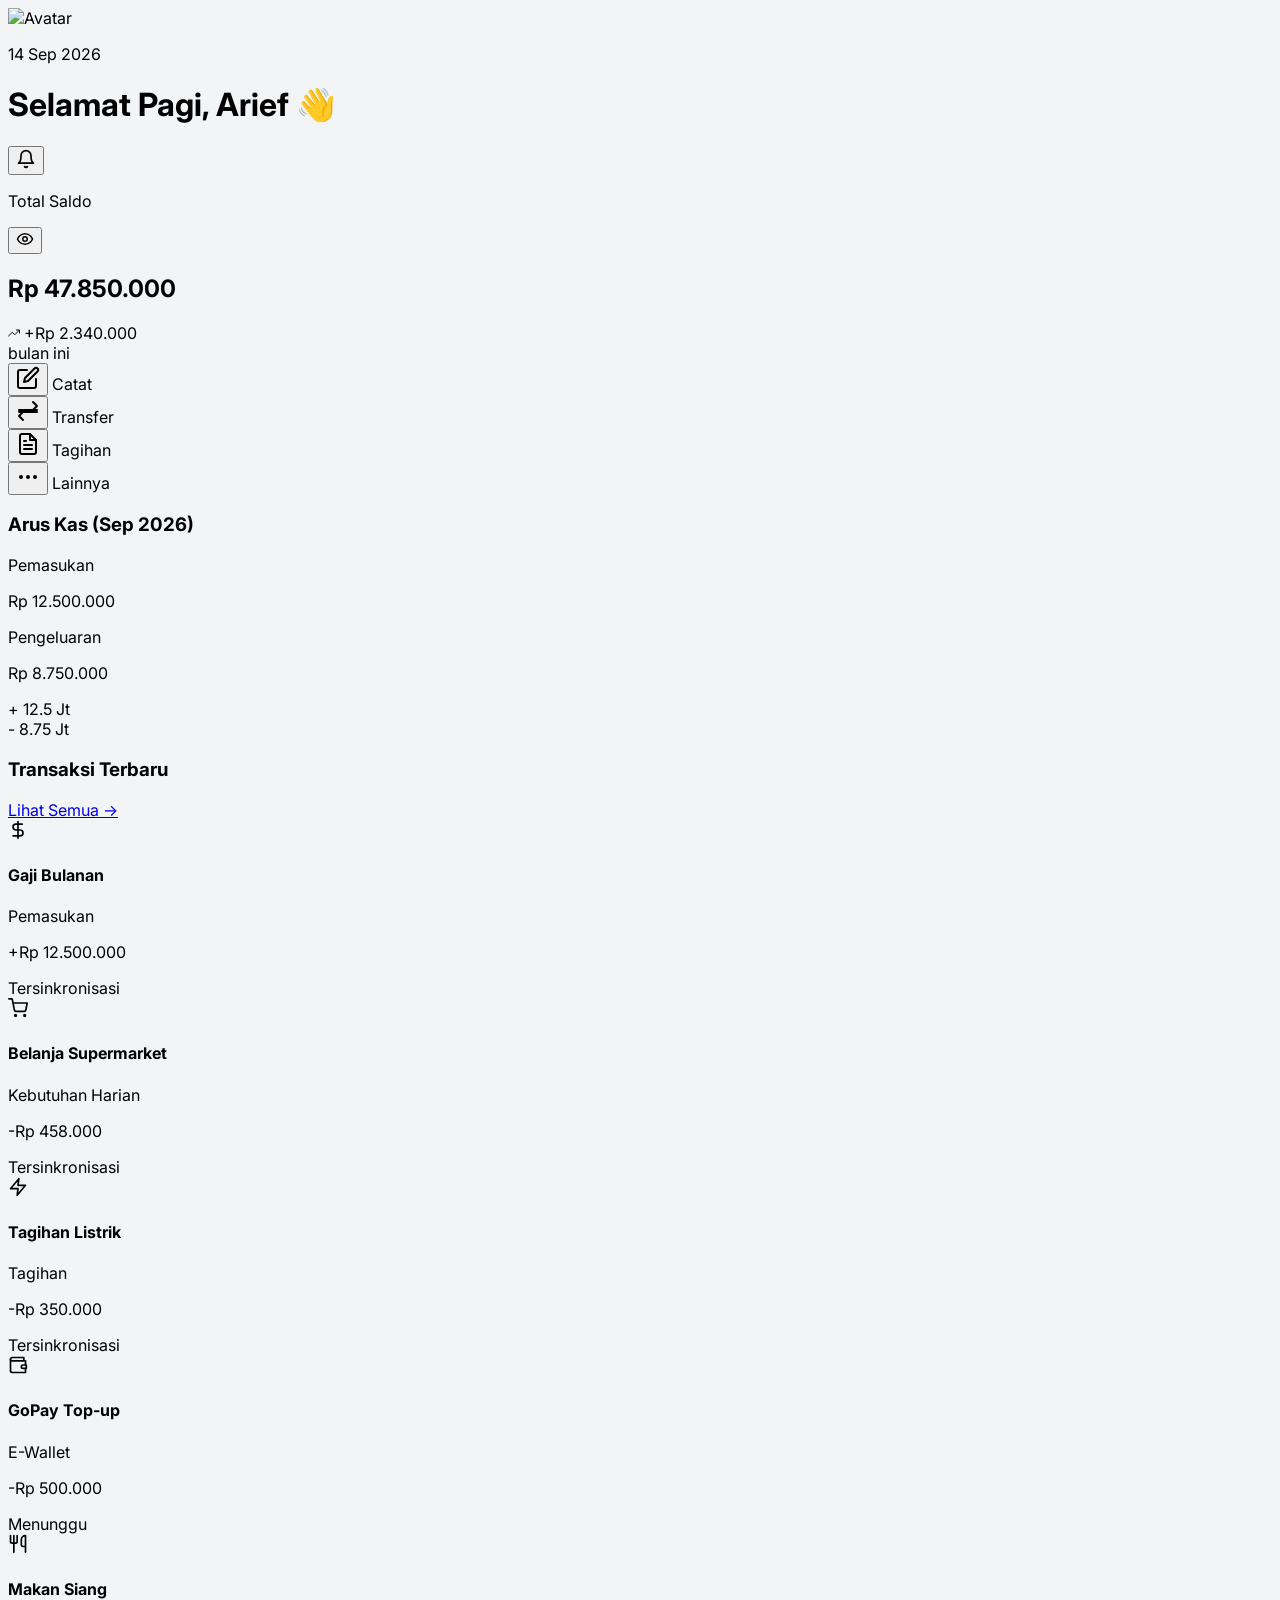
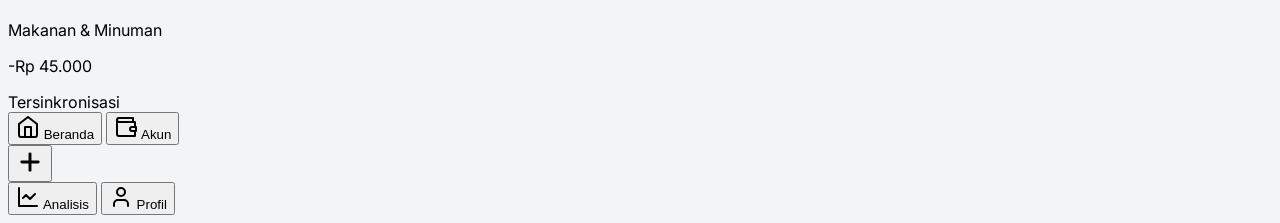
==== screen_1_dashboard.html @ 8f1ea3e6 "Add files via upload" ====
<!DOCTYPE html>
<html lang="en">
<head>
    <meta charset="UTF-8">
    <meta name="viewport" content="width=device-width, initial-scale=1.0">
    <title>FinTech Dashboard</title>
    <script src="https://www.gstatic.com/antigravity/web/dev/tailwindcss.min.js"></script>
    <link href="https://fonts.googleapis.com/css2?family=Inter:wght@300;400;500;600;700&display=swap" rel="stylesheet">
    <style>
        body {
            font-family: 'Inter', sans-serif;
            background-color: #f3f4f6;
        }
        .no-scrollbar::-webkit-scrollbar {
            display: none;
        }
        .no-scrollbar {
            -ms-overflow-style: none;
            scrollbar-width: none;
        }
    </style>
</head>
<body class="flex justify-center min-h-screen pt-4 pb-4">
    <div class="w-full max-w-[390px] bg-[#FAFAFA] h-full min-h-[844px] relative rounded-[40px] shadow-2xl overflow-hidden border-8 border-gray-900">
        
        <!-- Content wrapper -->
        <div class="h-full overflow-y-auto no-scrollbar pb-24">
            
            <!-- Header -->
            <div class="px-6 pt-10 pb-4 flex justify-between items-center">
                <div class="flex items-center gap-3">
                    <div class="w-10 h-10 rounded-full bg-emerald-100 flex items-center justify-center overflow-hidden">
                        <img src="https://api.dicebear.com/7.x/avataaars/svg?seed=Arief" alt="Avatar" class="w-full h-full object-cover">
                    </div>
                    <div>
                        <p class="text-xs text-gray-500 font-medium">14 Sep 2026</p>
                        <h1 class="text-base font-bold text-gray-800">Selamat Pagi, Arief 👋</h1>
                    </div>
                </div>
                <button class="relative w-10 h-10 rounded-full bg-white shadow-sm flex items-center justify-center border border-gray-100 text-gray-600">
                    <svg xmlns="http://www.w3.org/2000/svg" width="20" height="20" viewBox="0 0 24 24" fill="none" stroke="currentColor" stroke-width="2" stroke-linecap="round" stroke-linejoin="round"><path d="M6 8a6 6 0 0 1 12 0c0 7 3 9 3 9H3s3-2 3-9"/><path d="M10.3 21a1.94 1.94 0 0 0 3.4 0"/></svg>
                    <span class="absolute top-2 right-2 w-2.5 h-2.5 bg-red-500 rounded-full border-2 border-white"></span>
                </button>
            </div>

            <!-- Total Balance Card -->
            <div class="px-6 mb-6">
                <div class="bg-emerald-600 rounded-2xl p-5 text-white shadow-lg relative overflow-hidden">
                    <div class="absolute top-[-20%] right-[-10%] w-32 h-32 bg-white opacity-10 rounded-full blur-2xl"></div>
                    <div class="absolute bottom-[-20%] left-[-10%] w-32 h-32 bg-white opacity-10 rounded-full blur-2xl"></div>
                    
                    <div class="flex justify-between items-center mb-1">
                        <p class="text-emerald-100 text-sm font-medium">Total Saldo</p>
                        <button class="text-emerald-100 hover:text-white" id="toggle-balance">
                            <svg xmlns="http://www.w3.org/2000/svg" width="18" height="18" viewBox="0 0 24 24" fill="none" stroke="currentColor" stroke-width="2" stroke-linecap="round" stroke-linejoin="round" id="eye-icon"><path d="M2 12s3-7 10-7 10 7 10 7-3 7-10 7-10-7-10-7Z"/><circle cx="12" cy="12" r="3"/></svg>
                        </button>
                    </div>
                    <h2 class="text-3xl font-bold mb-3 tracking-tight" id="balance-amount">Rp 47.850.000</h2>
                    <div class="flex items-center gap-2">
                        <div class="bg-emerald-500/50 rounded-full px-2 py-1 flex items-center gap-1">
                            <svg xmlns="http://www.w3.org/2000/svg" width="12" height="12" viewBox="0 0 24 24" fill="none" stroke="currentColor" stroke-width="2" stroke-linecap="round" stroke-linejoin="round"><polyline points="23 6 13.5 15.5 8.5 10.5 1 18"/><polyline points="17 6 23 6 23 12"/></svg>
                            <span class="text-xs font-medium text-white">+Rp 2.340.000</span>
                        </div>
                        <span class="text-xs text-emerald-100">bulan ini</span>
                    </div>
                </div>
            </div>

            <!-- Quick Action Buttons -->
            <div class="px-6 mb-8 flex justify-between">
                <div class="flex flex-col items-center gap-2">
                    <button class="w-14 h-14 bg-white rounded-2xl shadow-sm border border-gray-100 flex items-center justify-center text-emerald-600 hover:bg-emerald-50 transition-colors">
                        <svg xmlns="http://www.w3.org/2000/svg" width="24" height="24" viewBox="0 0 24 24" fill="none" stroke="currentColor" stroke-width="2" stroke-linecap="round" stroke-linejoin="round"><path d="M11 4H4a2 2 0 0 0-2 2v14a2 2 0 0 0 2 2h14a2 2 0 0 0 2-2v-7"/><path d="M18.5 2.5a2.121 2.121 0 0 1 3 3L12 15l-4 1 1-4 9.5-9.5z"/></svg>
                    </button>
                    <span class="text-xs font-medium text-gray-600">Catat</span>
                </div>
                <div class="flex flex-col items-center gap-2">
                    <button class="w-14 h-14 bg-white rounded-2xl shadow-sm border border-gray-100 flex items-center justify-center text-blue-600 hover:bg-blue-50 transition-colors">
                        <svg xmlns="http://www.w3.org/2000/svg" width="24" height="24" viewBox="0 0 24 24" fill="none" stroke="currentColor" stroke-width="2" stroke-linecap="round" stroke-linejoin="round"><path d="M17 3l4 4-4 4"/><path d="M3 11h18"/><path d="M7 21l-4-4 4-4"/><path d="M21 13H3"/></svg>
                    </button>
                    <span class="text-xs font-medium text-gray-600">Transfer</span>
                </div>
                <div class="flex flex-col items-center gap-2">
                    <button class="w-14 h-14 bg-white rounded-2xl shadow-sm border border-gray-100 flex items-center justify-center text-orange-500 hover:bg-orange-50 transition-colors">
                        <svg xmlns="http://www.w3.org/2000/svg" width="24" height="24" viewBox="0 0 24 24" fill="none" stroke="currentColor" stroke-width="2" stroke-linecap="round" stroke-linejoin="round"><path d="M14 2H6a2 2 0 0 0-2 2v16a2 2 0 0 0 2 2h12a2 2 0 0 0 2-2V8z"/><polyline points="14 2 14 8 20 8"/><line x1="16" y1="13" x2="8" y2="13"/><line x1="16" y1="17" x2="8" y2="17"/><polyline points="10 9 9 9 8 9"/></svg>
                    </button>
                    <span class="text-xs font-medium text-gray-600">Tagihan</span>
                </div>
                <div class="flex flex-col items-center gap-2">
                    <button class="w-14 h-14 bg-white rounded-2xl shadow-sm border border-gray-100 flex items-center justify-center text-gray-600 hover:bg-gray-50 transition-colors">
                        <svg xmlns="http://www.w3.org/2000/svg" width="24" height="24" viewBox="0 0 24 24" fill="none" stroke="currentColor" stroke-width="2" stroke-linecap="round" stroke-linejoin="round"><circle cx="12" cy="12" r="1"/><circle cx="19" cy="12" r="1"/><circle cx="5" cy="12" r="1"/></svg>
                    </button>
                    <span class="text-xs font-medium text-gray-600">Lainnya</span>
                </div>
            </div>

            <!-- Cashflow Summary Chart -->
            <div class="px-6 mb-8">
                <h3 class="text-sm font-bold text-gray-800 mb-3">Arus Kas (Sep 2026)</h3>
                <div class="bg-white rounded-2xl p-4 shadow-sm border border-gray-100">
                    <div class="flex justify-between mb-4">
                        <div>
                            <p class="text-xs text-gray-500 mb-1">Pemasukan</p>
                            <p class="text-sm font-bold text-emerald-500">Rp 12.500.000</p>
                        </div>
                        <div class="text-right">
                            <p class="text-xs text-gray-500 mb-1">Pengeluaran</p>
                            <p class="text-sm font-bold text-red-500">Rp 8.750.000</p>
                        </div>
                    </div>
                    
                    <div class="h-24 w-full relative pt-2">
                        <div class="absolute bottom-0 left-0 w-full h-[60px] flex items-end justify-around px-4">
                            <div class="w-12 bg-emerald-400 rounded-t-md relative group transition-all h-[100%]">
                                <div class="absolute -top-8 left-1/2 transform -translate-x-1/2 bg-gray-800 text-white text-[10px] py-1 px-2 rounded opacity-0 group-hover:opacity-100 transition-opacity whitespace-nowrap">
                                    + 12.5 Jt
                                </div>
                            </div>
                            <div class="w-12 bg-red-400 rounded-t-md relative group transition-all h-[70%]">
                                <div class="absolute -top-8 left-1/2 transform -translate-x-1/2 bg-gray-800 text-white text-[10px] py-1 px-2 rounded opacity-0 group-hover:opacity-100 transition-opacity whitespace-nowrap">
                                    - 8.75 Jt
                                </div>
                            </div>
                        </div>
                        <div class="absolute bottom-0 left-0 w-full h-[1px] bg-gray-200"></div>
                    </div>
                </div>
            </div>

            <!-- Recent Transactions List -->
            <div class="px-6 mb-8">
                <div class="flex justify-between items-center mb-4">
                    <h3 class="text-sm font-bold text-gray-800">Transaksi Terbaru</h3>
                    <a href="#" class="text-xs font-semibold text-emerald-600 hover:text-emerald-700">Lihat Semua →</a>
                </div>
                
                <div class="bg-white rounded-2xl shadow-sm border border-gray-100 overflow-hidden flex flex-col">
                    
                    <div class="p-4 flex items-center justify-between border-b border-gray-50 hover:bg-gray-50 transition-colors">
                        <div class="flex items-center gap-3">
                            <div class="w-10 h-10 rounded-full bg-emerald-100 flex items-center justify-center text-emerald-600">
                                <svg xmlns="http://www.w3.org/2000/svg" width="20" height="20" viewBox="0 0 24 24" fill="none" stroke="currentColor" stroke-width="2" stroke-linecap="round" stroke-linejoin="round"><path d="M12 2v20"/><path d="M17 5H9.5a3.5 3.5 0 0 0 0 7h5a3.5 3.5 0 0 1 0 7H6"/></svg>
                            </div>
                            <div>
                                <h4 class="text-sm font-bold text-gray-800">Gaji Bulanan</h4>
                                <p class="text-xs text-gray-500">Pemasukan</p>
                            </div>
                        </div>
                        <div class="text-right">
                            <p class="text-sm font-bold text-emerald-500">+Rp 12.500.000</p>
                            <div class="flex items-center justify-end gap-1 mt-1">
                                <div class="w-2 h-2 rounded-full bg-emerald-500"></div>
                                <span class="text-[10px] text-gray-400">Tersinkronisasi</span>
                            </div>
                        </div>
                    </div>

                    <div class="p-4 flex items-center justify-between border-b border-gray-50 hover:bg-gray-50 transition-colors">
                        <div class="flex items-center gap-3">
                            <div class="w-10 h-10 rounded-full bg-blue-100 flex items-center justify-center text-blue-600">
                                <svg xmlns="http://www.w3.org/2000/svg" width="20" height="20" viewBox="0 0 24 24" fill="none" stroke="currentColor" stroke-width="2" stroke-linecap="round" stroke-linejoin="round"><circle cx="9" cy="21" r="1"/><circle cx="20" cy="21" r="1"/><path d="M1 1h4l2.68 13.39a2 2 0 0 0 2 1.61h9.72a2 2 0 0 0 2-1.61L23 6H6"/></svg>
                            </div>
                            <div>
                                <h4 class="text-sm font-bold text-gray-800">Belanja Supermarket</h4>
                                <p class="text-xs text-gray-500">Kebutuhan Harian</p>
                            </div>
                        </div>
                        <div class="text-right">
                            <p class="text-sm font-bold text-red-500">-Rp 458.000</p>
                            <div class="flex items-center justify-end gap-1 mt-1">
                                <div class="w-2 h-2 rounded-full bg-emerald-500"></div>
                                <span class="text-[10px] text-gray-400">Tersinkronisasi</span>
                            </div>
                        </div>
                    </div>

                    <div class="p-4 flex items-center justify-between border-b border-gray-50 hover:bg-gray-50 transition-colors">
                        <div class="flex items-center gap-3">
                            <div class="w-10 h-10 rounded-full bg-yellow-100 flex items-center justify-center text-yellow-600">
                                <svg xmlns="http://www.w3.org/2000/svg" width="20" height="20" viewBox="0 0 24 24" fill="none" stroke="currentColor" stroke-width="2" stroke-linecap="round" stroke-linejoin="round"><path d="M13 2L3 14h9l-1 8 10-12h-9l1-8z"/></svg>
                            </div>
                            <div>
                                <h4 class="text-sm font-bold text-gray-800">Tagihan Listrik</h4>
                                <p class="text-xs text-gray-500">Tagihan</p>
                            </div>
                        </div>
                        <div class="text-right">
                            <p class="text-sm font-bold text-red-500">-Rp 350.000</p>
                            <div class="flex items-center justify-end gap-1 mt-1">
                                <div class="w-2 h-2 rounded-full bg-emerald-500"></div>
                                <span class="text-[10px] text-gray-400">Tersinkronisasi</span>
                            </div>
                        </div>
                    </div>

                    <div class="p-4 flex items-center justify-between border-b border-gray-50 hover:bg-gray-50 transition-colors">
                        <div class="flex items-center gap-3">
                            <div class="w-10 h-10 rounded-full bg-purple-100 flex items-center justify-center text-purple-600">
                                <svg xmlns="http://www.w3.org/2000/svg" width="20" height="20" viewBox="0 0 24 24" fill="none" stroke="currentColor" stroke-width="2" stroke-linecap="round" stroke-linejoin="round"><path d="M21 12V7H5a2 2 0 0 1 0-4h14v4"/><path d="M3 5v14a2 2 0 0 0 2 2h16v-5"/><path d="M18 12a2 2 0 0 0 0 4h4v-4Z"/></svg>
                            </div>
                            <div>
                                <h4 class="text-sm font-bold text-gray-800">GoPay Top-up</h4>
                                <p class="text-xs text-gray-500">E-Wallet</p>
                            </div>
                        </div>
                        <div class="text-right">
                            <p class="text-sm font-bold text-red-500">-Rp 500.000</p>
                            <div class="flex items-center justify-end gap-1 mt-1">
                                <div class="w-2 h-2 rounded-full bg-yellow-400"></div>
                                <span class="text-[10px] text-gray-400">Menunggu</span>
                            </div>
                        </div>
                    </div>

                    <div class="p-4 flex items-center justify-between hover:bg-gray-50 transition-colors">
                        <div class="flex items-center gap-3">
                            <div class="w-10 h-10 rounded-full bg-orange-100 flex items-center justify-center text-orange-600">
                                <svg xmlns="http://www.w3.org/2000/svg" width="20" height="20" viewBox="0 0 24 24" fill="none" stroke="currentColor" stroke-width="2" stroke-linecap="round" stroke-linejoin="round"><path d="M3 2v7c0 1.1.9 2 2 2h4a2 2 0 0 0 2-2V2"/><path d="M7 2v20"/><path d="M21 15V2v0a5 5 0 0 0-5 5v6c0 1.1.9 2 2 2h3Zm0 0v7"/></svg>
                            </div>
                            <div>
                                <h4 class="text-sm font-bold text-gray-800">Makan Siang</h4>
                                <p class="text-xs text-gray-500">Makanan & Minuman</p>
                            </div>
                        </div>
                        <div class="text-right">
                            <p class="text-sm font-bold text-red-500">-Rp 45.000</p>
                            <div class="flex items-center justify-end gap-1 mt-1">
                                <div class="w-2 h-2 rounded-full bg-emerald-500"></div>
                                <span class="text-[10px] text-gray-400">Tersinkronisasi</span>
                            </div>
                        </div>
                    </div>

                </div>
            </div>

        </div>

        <!-- Bottom Navigation Bar -->
        <div class="absolute bottom-0 left-0 w-full h-[88px] bg-white border-t border-gray-100 rounded-b-[32px] px-6 pb-6 pt-3 flex justify-between items-center shadow-[0_-10px_20px_-10px_rgba(0,0,0,0.05)]">
            
            <button class="flex flex-col items-center gap-1 text-emerald-600 w-12">
                <svg xmlns="http://www.w3.org/2000/svg" width="24" height="24" viewBox="0 0 24 24" fill="none" stroke="currentColor" stroke-width="2" stroke-linecap="round" stroke-linejoin="round"><path d="m3 9 9-7 9 7v11a2 2 0 0 1-2 2H5a2 2 0 0 1-2-2z"/><polyline points="9 22 9 12 15 12 15 22"/></svg>
                <span class="text-[10px] font-semibold">Beranda</span>
            </button>
            
            <button class="flex flex-col items-center gap-1 text-gray-400 hover:text-gray-600 transition-colors w-12">
                <svg xmlns="http://www.w3.org/2000/svg" width="24" height="24" viewBox="0 0 24 24" fill="none" stroke="currentColor" stroke-width="2" stroke-linecap="round" stroke-linejoin="round"><path d="M21 12V7H5a2 2 0 0 1 0-4h14v4"/><path d="M3 5v14a2 2 0 0 0 2 2h16v-5"/><path d="M18 12a2 2 0 0 0 0 4h4v-4Z"/></svg>
                <span class="text-[10px] font-medium">Akun</span>
            </button>
            
            <div class="relative -top-6">
                <button class="w-14 h-14 bg-emerald-600 rounded-full flex items-center justify-center text-white shadow-[0_8px_16px_rgba(5,150,105,0.4)] hover:bg-emerald-700 transition-colors transform hover:scale-105">
                    <svg xmlns="http://www.w3.org/2000/svg" width="28" height="28" viewBox="0 0 24 24" fill="none" stroke="currentColor" stroke-width="2.5" stroke-linecap="round" stroke-linejoin="round"><line x1="12" y1="5" x2="12" y2="19"/><line x1="5" y1="12" x2="19" y2="12"/></svg>
                </button>
            </div>
            
            <button class="flex flex-col items-center gap-1 text-gray-400 hover:text-gray-600 transition-colors w-12">
                <svg xmlns="http://www.w3.org/2000/svg" width="24" height="24" viewBox="0 0 24 24" fill="none" stroke="currentColor" stroke-width="2" stroke-linecap="round" stroke-linejoin="round"><path d="M3 3v18h18"/><path d="m19 9-5 5-4-4-3 3"/></svg>
                <span class="text-[10px] font-medium">Analisis</span>
            </button>
            
            <button class="flex flex-col items-center gap-1 text-gray-400 hover:text-gray-600 transition-colors w-12">
                <svg xmlns="http://www.w3.org/2000/svg" width="24" height="24" viewBox="0 0 24 24" fill="none" stroke="currentColor" stroke-width="2" stroke-linecap="round" stroke-linejoin="round"><path d="M19 21v-2a4 4 0 0 0-4-4H9a4 4 0 0 0-4 4v2"/><circle cx="12" cy="7" r="4"/></svg>
                <span class="text-[10px] font-medium">Profil</span>
            </button>
            
        </div>
    </div>

    <script>
        const toggleBtn = document.getElementById('toggle-balance');
        const balanceElement = document.getElementById('balance-amount');
        const eyeIcon = document.getElementById('eye-icon');
        let isVisible = true;
        
        toggleBtn.addEventListener('click', () => {
            isVisible = !isVisible;
            if (isVisible) {
                balanceElement.textContent = 'Rp 47.850.000';
                eyeIcon.innerHTML = '<path d="M2 12s3-7 10-7 10 7 10 7-3 7-10 7-10-7-10-7Z"/><circle cx="12" cy="12" r="3"/>';
            } else {
                balanceElement.textContent = 'Rp ••••••••';
                eyeIcon.innerHTML = '<path d="M9.88 9.88a3 3 0 1 0 4.24 4.24"/><path d="M10.73 5.08A10.43 10.43 0 0 1 12 5c7 0 10 7 10 7a13.16 13.16 0 0 1-1.67 2.68"/><path d="M6.61 6.61A13.526 13.526 0 0 0 2 12s3 7 10 7a9.74 9.74 0 0 0 5.39-1.61"/><line x1="2" y1="2" x2="22" y2="22"/>';
            }
        });
    </script>
</body>
</html>
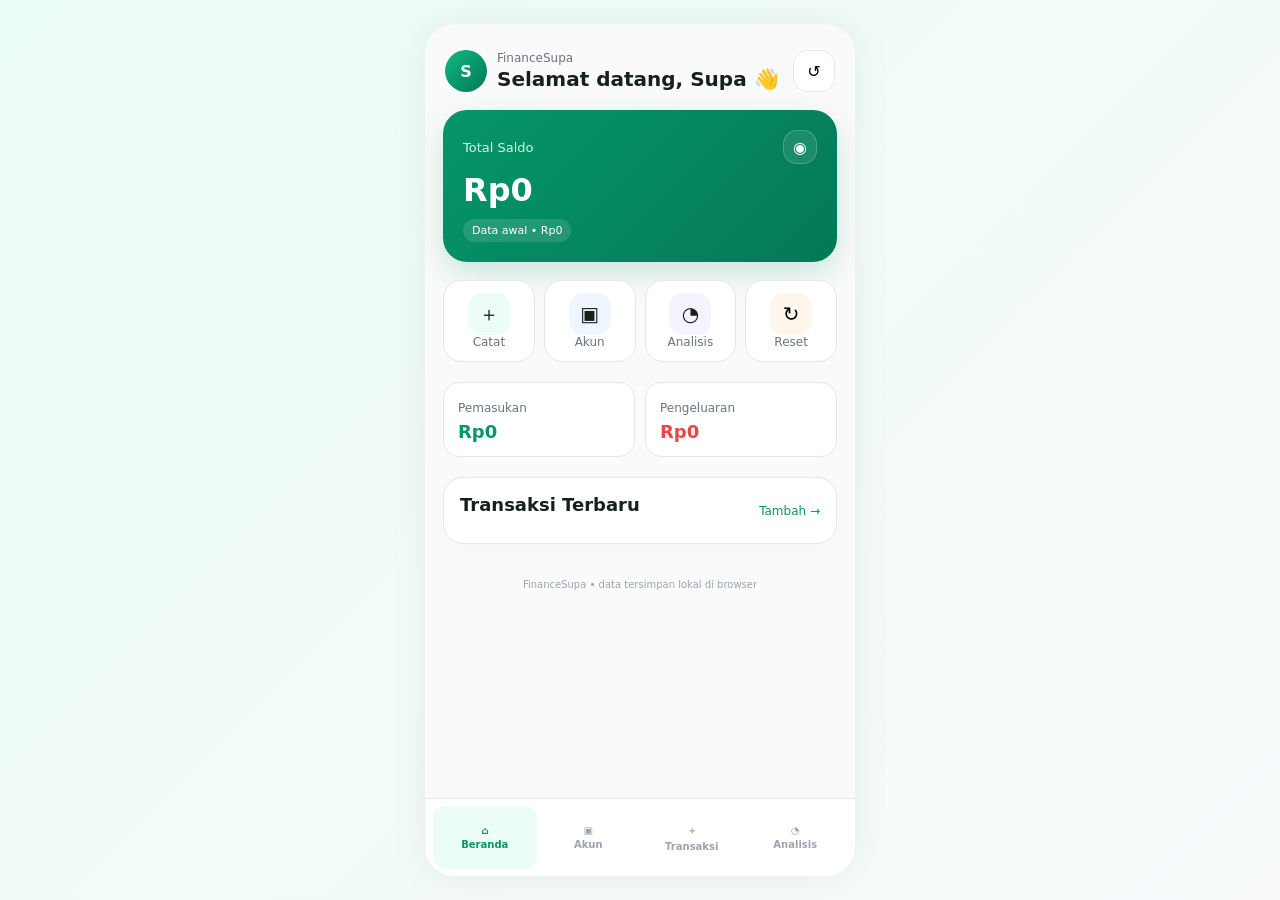
==== commit 7ff468cc: "Add files via upload" ====
--- a/screen_1_dashboard.html
+++ b/screen_1_dashboard.html
@@ -1,289 +1,23 @@
-<!DOCTYPE html>
-<html lang="en">
-<head>
-    <meta charset="UTF-8">
-    <meta name="viewport" content="width=device-width, initial-scale=1.0">
-    <title>FinTech Dashboard</title>
-    <script src="https://www.gstatic.com/antigravity/web/dev/tailwindcss.min.js"></script>
-    <link href="https://fonts.googleapis.com/css2?family=Inter:wght@300;400;500;600;700&display=swap" rel="stylesheet">
-    <style>
-        body {
-            font-family: 'Inter', sans-serif;
-            background-color: #f3f4f6;
-        }
-        .no-scrollbar::-webkit-scrollbar {
-            display: none;
-        }
-        .no-scrollbar {
-            -ms-overflow-style: none;
-            scrollbar-width: none;
-        }
-    </style>
-</head>
-<body class="flex justify-center min-h-screen pt-4 pb-4">
-    <div class="w-full max-w-[390px] bg-[#FAFAFA] h-full min-h-[844px] relative rounded-[40px] shadow-2xl overflow-hidden border-8 border-gray-900">
-        
-        <!-- Content wrapper -->
-        <div class="h-full overflow-y-auto no-scrollbar pb-24">
-            
-            <!-- Header -->
-            <div class="px-6 pt-10 pb-4 flex justify-between items-center">
-                <div class="flex items-center gap-3">
-                    <div class="w-10 h-10 rounded-full bg-emerald-100 flex items-center justify-center overflow-hidden">
-                        <img src="https://api.dicebear.com/7.x/avataaars/svg?seed=Arief" alt="Avatar" class="w-full h-full object-cover">
-                    </div>
-                    <div>
-                        <p class="text-xs text-gray-500 font-medium">14 Sep 2026</p>
-                        <h1 class="text-base font-bold text-gray-800">Selamat Pagi, Arief 👋</h1>
-                    </div>
-                </div>
-                <button class="relative w-10 h-10 rounded-full bg-white shadow-sm flex items-center justify-center border border-gray-100 text-gray-600">
-                    <svg xmlns="http://www.w3.org/2000/svg" width="20" height="20" viewBox="0 0 24 24" fill="none" stroke="currentColor" stroke-width="2" stroke-linecap="round" stroke-linejoin="round"><path d="M6 8a6 6 0 0 1 12 0c0 7 3 9 3 9H3s3-2 3-9"/><path d="M10.3 21a1.94 1.94 0 0 0 3.4 0"/></svg>
-                    <span class="absolute top-2 right-2 w-2.5 h-2.5 bg-red-500 rounded-full border-2 border-white"></span>
-                </button>
-            </div>
-
-            <!-- Total Balance Card -->
-            <div class="px-6 mb-6">
-                <div class="bg-emerald-600 rounded-2xl p-5 text-white shadow-lg relative overflow-hidden">
-                    <div class="absolute top-[-20%] right-[-10%] w-32 h-32 bg-white opacity-10 rounded-full blur-2xl"></div>
-                    <div class="absolute bottom-[-20%] left-[-10%] w-32 h-32 bg-white opacity-10 rounded-full blur-2xl"></div>
-                    
-                    <div class="flex justify-between items-center mb-1">
-                        <p class="text-emerald-100 text-sm font-medium">Total Saldo</p>
-                        <button class="text-emerald-100 hover:text-white" id="toggle-balance">
-                            <svg xmlns="http://www.w3.org/2000/svg" width="18" height="18" viewBox="0 0 24 24" fill="none" stroke="currentColor" stroke-width="2" stroke-linecap="round" stroke-linejoin="round" id="eye-icon"><path d="M2 12s3-7 10-7 10 7 10 7-3 7-10 7-10-7-10-7Z"/><circle cx="12" cy="12" r="3"/></svg>
-                        </button>
-                    </div>
-                    <h2 class="text-3xl font-bold mb-3 tracking-tight" id="balance-amount">Rp 47.850.000</h2>
-                    <div class="flex items-center gap-2">
-                        <div class="bg-emerald-500/50 rounded-full px-2 py-1 flex items-center gap-1">
-                            <svg xmlns="http://www.w3.org/2000/svg" width="12" height="12" viewBox="0 0 24 24" fill="none" stroke="currentColor" stroke-width="2" stroke-linecap="round" stroke-linejoin="round"><polyline points="23 6 13.5 15.5 8.5 10.5 1 18"/><polyline points="17 6 23 6 23 12"/></svg>
-                            <span class="text-xs font-medium text-white">+Rp 2.340.000</span>
-                        </div>
-                        <span class="text-xs text-emerald-100">bulan ini</span>
-                    </div>
-                </div>
-            </div>
-
-            <!-- Quick Action Buttons -->
-            <div class="px-6 mb-8 flex justify-between">
-                <div class="flex flex-col items-center gap-2">
-                    <button class="w-14 h-14 bg-white rounded-2xl shadow-sm border border-gray-100 flex items-center justify-center text-emerald-600 hover:bg-emerald-50 transition-colors">
-                        <svg xmlns="http://www.w3.org/2000/svg" width="24" height="24" viewBox="0 0 24 24" fill="none" stroke="currentColor" stroke-width="2" stroke-linecap="round" stroke-linejoin="round"><path d="M11 4H4a2 2 0 0 0-2 2v14a2 2 0 0 0 2 2h14a2 2 0 0 0 2-2v-7"/><path d="M18.5 2.5a2.121 2.121 0 0 1 3 3L12 15l-4 1 1-4 9.5-9.5z"/></svg>
-                    </button>
-                    <span class="text-xs font-medium text-gray-600">Catat</span>
-                </div>
-                <div class="flex flex-col items-center gap-2">
-                    <button class="w-14 h-14 bg-white rounded-2xl shadow-sm border border-gray-100 flex items-center justify-center text-blue-600 hover:bg-blue-50 transition-colors">
-                        <svg xmlns="http://www.w3.org/2000/svg" width="24" height="24" viewBox="0 0 24 24" fill="none" stroke="currentColor" stroke-width="2" stroke-linecap="round" stroke-linejoin="round"><path d="M17 3l4 4-4 4"/><path d="M3 11h18"/><path d="M7 21l-4-4 4-4"/><path d="M21 13H3"/></svg>
-                    </button>
-                    <span class="text-xs font-medium text-gray-600">Transfer</span>
-                </div>
-                <div class="flex flex-col items-center gap-2">
-                    <button class="w-14 h-14 bg-white rounded-2xl shadow-sm border border-gray-100 flex items-center justify-center text-orange-500 hover:bg-orange-50 transition-colors">
-                        <svg xmlns="http://www.w3.org/2000/svg" width="24" height="24" viewBox="0 0 24 24" fill="none" stroke="currentColor" stroke-width="2" stroke-linecap="round" stroke-linejoin="round"><path d="M14 2H6a2 2 0 0 0-2 2v16a2 2 0 0 0 2 2h12a2 2 0 0 0 2-2V8z"/><polyline points="14 2 14 8 20 8"/><line x1="16" y1="13" x2="8" y2="13"/><line x1="16" y1="17" x2="8" y2="17"/><polyline points="10 9 9 9 8 9"/></svg>
-                    </button>
-                    <span class="text-xs font-medium text-gray-600">Tagihan</span>
-                </div>
-                <div class="flex flex-col items-center gap-2">
-                    <button class="w-14 h-14 bg-white rounded-2xl shadow-sm border border-gray-100 flex items-center justify-center text-gray-600 hover:bg-gray-50 transition-colors">
-                        <svg xmlns="http://www.w3.org/2000/svg" width="24" height="24" viewBox="0 0 24 24" fill="none" stroke="currentColor" stroke-width="2" stroke-linecap="round" stroke-linejoin="round"><circle cx="12" cy="12" r="1"/><circle cx="19" cy="12" r="1"/><circle cx="5" cy="12" r="1"/></svg>
-                    </button>
-                    <span class="text-xs font-medium text-gray-600">Lainnya</span>
-                </div>
-            </div>
-
-            <!-- Cashflow Summary Chart -->
-            <div class="px-6 mb-8">
-                <h3 class="text-sm font-bold text-gray-800 mb-3">Arus Kas (Sep 2026)</h3>
-                <div class="bg-white rounded-2xl p-4 shadow-sm border border-gray-100">
-                    <div class="flex justify-between mb-4">
-                        <div>
-                            <p class="text-xs text-gray-500 mb-1">Pemasukan</p>
-                            <p class="text-sm font-bold text-emerald-500">Rp 12.500.000</p>
-                        </div>
-                        <div class="text-right">
-                            <p class="text-xs text-gray-500 mb-1">Pengeluaran</p>
-                            <p class="text-sm font-bold text-red-500">Rp 8.750.000</p>
-                        </div>
-                    </div>
-                    
-                    <div class="h-24 w-full relative pt-2">
-                        <div class="absolute bottom-0 left-0 w-full h-[60px] flex items-end justify-around px-4">
-                            <div class="w-12 bg-emerald-400 rounded-t-md relative group transition-all h-[100%]">
-                                <div class="absolute -top-8 left-1/2 transform -translate-x-1/2 bg-gray-800 text-white text-[10px] py-1 px-2 rounded opacity-0 group-hover:opacity-100 transition-opacity whitespace-nowrap">
-                                    + 12.5 Jt
-                                </div>
-                            </div>
-                            <div class="w-12 bg-red-400 rounded-t-md relative group transition-all h-[70%]">
-                                <div class="absolute -top-8 left-1/2 transform -translate-x-1/2 bg-gray-800 text-white text-[10px] py-1 px-2 rounded opacity-0 group-hover:opacity-100 transition-opacity whitespace-nowrap">
-                                    - 8.75 Jt
-                                </div>
-                            </div>
-                        </div>
-                        <div class="absolute bottom-0 left-0 w-full h-[1px] bg-gray-200"></div>
-                    </div>
-                </div>
-            </div>
-
-            <!-- Recent Transactions List -->
-            <div class="px-6 mb-8">
-                <div class="flex justify-between items-center mb-4">
-                    <h3 class="text-sm font-bold text-gray-800">Transaksi Terbaru</h3>
-                    <a href="#" class="text-xs font-semibold text-emerald-600 hover:text-emerald-700">Lihat Semua →</a>
-                </div>
-                
-                <div class="bg-white rounded-2xl shadow-sm border border-gray-100 overflow-hidden flex flex-col">
-                    
-                    <div class="p-4 flex items-center justify-between border-b border-gray-50 hover:bg-gray-50 transition-colors">
-                        <div class="flex items-center gap-3">
-                            <div class="w-10 h-10 rounded-full bg-emerald-100 flex items-center justify-center text-emerald-600">
-                                <svg xmlns="http://www.w3.org/2000/svg" width="20" height="20" viewBox="0 0 24 24" fill="none" stroke="currentColor" stroke-width="2" stroke-linecap="round" stroke-linejoin="round"><path d="M12 2v20"/><path d="M17 5H9.5a3.5 3.5 0 0 0 0 7h5a3.5 3.5 0 0 1 0 7H6"/></svg>
-                            </div>
-                            <div>
-                                <h4 class="text-sm font-bold text-gray-800">Gaji Bulanan</h4>
-                                <p class="text-xs text-gray-500">Pemasukan</p>
-                            </div>
-                        </div>
-                        <div class="text-right">
-                            <p class="text-sm font-bold text-emerald-500">+Rp 12.500.000</p>
-                            <div class="flex items-center justify-end gap-1 mt-1">
-                                <div class="w-2 h-2 rounded-full bg-emerald-500"></div>
-                                <span class="text-[10px] text-gray-400">Tersinkronisasi</span>
-                            </div>
-                        </div>
-                    </div>
-
-                    <div class="p-4 flex items-center justify-between border-b border-gray-50 hover:bg-gray-50 transition-colors">
-                        <div class="flex items-center gap-3">
-                            <div class="w-10 h-10 rounded-full bg-blue-100 flex items-center justify-center text-blue-600">
-                                <svg xmlns="http://www.w3.org/2000/svg" width="20" height="20" viewBox="0 0 24 24" fill="none" stroke="currentColor" stroke-width="2" stroke-linecap="round" stroke-linejoin="round"><circle cx="9" cy="21" r="1"/><circle cx="20" cy="21" r="1"/><path d="M1 1h4l2.68 13.39a2 2 0 0 0 2 1.61h9.72a2 2 0 0 0 2-1.61L23 6H6"/></svg>
-                            </div>
-                            <div>
-                                <h4 class="text-sm font-bold text-gray-800">Belanja Supermarket</h4>
-                                <p class="text-xs text-gray-500">Kebutuhan Harian</p>
-                            </div>
-                        </div>
-                        <div class="text-right">
-                            <p class="text-sm font-bold text-red-500">-Rp 458.000</p>
-                            <div class="flex items-center justify-end gap-1 mt-1">
-                                <div class="w-2 h-2 rounded-full bg-emerald-500"></div>
-                                <span class="text-[10px] text-gray-400">Tersinkronisasi</span>
-                            </div>
-                        </div>
-                    </div>
-
-                    <div class="p-4 flex items-center justify-between border-b border-gray-50 hover:bg-gray-50 transition-colors">
-                        <div class="flex items-center gap-3">
-                            <div class="w-10 h-10 rounded-full bg-yellow-100 flex items-center justify-center text-yellow-600">
-                                <svg xmlns="http://www.w3.org/2000/svg" width="20" height="20" viewBox="0 0 24 24" fill="none" stroke="currentColor" stroke-width="2" stroke-linecap="round" stroke-linejoin="round"><path d="M13 2L3 14h9l-1 8 10-12h-9l1-8z"/></svg>
-                            </div>
-                            <div>
-                                <h4 class="text-sm font-bold text-gray-800">Tagihan Listrik</h4>
-                                <p class="text-xs text-gray-500">Tagihan</p>
-                            </div>
-                        </div>
-                        <div class="text-right">
-                            <p class="text-sm font-bold text-red-500">-Rp 350.000</p>
-                            <div class="flex items-center justify-end gap-1 mt-1">
-                                <div class="w-2 h-2 rounded-full bg-emerald-500"></div>
-                                <span class="text-[10px] text-gray-400">Tersinkronisasi</span>
-                            </div>
-                        </div>
-                    </div>
-
-                    <div class="p-4 flex items-center justify-between border-b border-gray-50 hover:bg-gray-50 transition-colors">
-                        <div class="flex items-center gap-3">
-                            <div class="w-10 h-10 rounded-full bg-purple-100 flex items-center justify-center text-purple-600">
-                                <svg xmlns="http://www.w3.org/2000/svg" width="20" height="20" viewBox="0 0 24 24" fill="none" stroke="currentColor" stroke-width="2" stroke-linecap="round" stroke-linejoin="round"><path d="M21 12V7H5a2 2 0 0 1 0-4h14v4"/><path d="M3 5v14a2 2 0 0 0 2 2h16v-5"/><path d="M18 12a2 2 0 0 0 0 4h4v-4Z"/></svg>
-                            </div>
-                            <div>
-                                <h4 class="text-sm font-bold text-gray-800">GoPay Top-up</h4>
-                                <p class="text-xs text-gray-500">E-Wallet</p>
-                            </div>
-                        </div>
-                        <div class="text-right">
-                            <p class="text-sm font-bold text-red-500">-Rp 500.000</p>
-                            <div class="flex items-center justify-end gap-1 mt-1">
-                                <div class="w-2 h-2 rounded-full bg-yellow-400"></div>
-                                <span class="text-[10px] text-gray-400">Menunggu</span>
-                            </div>
-                        </div>
-                    </div>
-
-                    <div class="p-4 flex items-center justify-between hover:bg-gray-50 transition-colors">
-                        <div class="flex items-center gap-3">
-                            <div class="w-10 h-10 rounded-full bg-orange-100 flex items-center justify-center text-orange-600">
-                                <svg xmlns="http://www.w3.org/2000/svg" width="20" height="20" viewBox="0 0 24 24" fill="none" stroke="currentColor" stroke-width="2" stroke-linecap="round" stroke-linejoin="round"><path d="M3 2v7c0 1.1.9 2 2 2h4a2 2 0 0 0 2-2V2"/><path d="M7 2v20"/><path d="M21 15V2v0a5 5 0 0 0-5 5v6c0 1.1.9 2 2 2h3Zm0 0v7"/></svg>
-                            </div>
-                            <div>
-                                <h4 class="text-sm font-bold text-gray-800">Makan Siang</h4>
-                                <p class="text-xs text-gray-500">Makanan & Minuman</p>
-                            </div>
-                        </div>
-                        <div class="text-right">
-                            <p class="text-sm font-bold text-red-500">-Rp 45.000</p>
-                            <div class="flex items-center justify-end gap-1 mt-1">
-                                <div class="w-2 h-2 rounded-full bg-emerald-500"></div>
-                                <span class="text-[10px] text-gray-400">Tersinkronisasi</span>
-                            </div>
-                        </div>
-                    </div>
-
-                </div>
-            </div>
-
-        </div>
-
-        <!-- Bottom Navigation Bar -->
-        <div class="absolute bottom-0 left-0 w-full h-[88px] bg-white border-t border-gray-100 rounded-b-[32px] px-6 pb-6 pt-3 flex justify-between items-center shadow-[0_-10px_20px_-10px_rgba(0,0,0,0.05)]">
-            
-            <button class="flex flex-col items-center gap-1 text-emerald-600 w-12">
-                <svg xmlns="http://www.w3.org/2000/svg" width="24" height="24" viewBox="0 0 24 24" fill="none" stroke="currentColor" stroke-width="2" stroke-linecap="round" stroke-linejoin="round"><path d="m3 9 9-7 9 7v11a2 2 0 0 1-2 2H5a2 2 0 0 1-2-2z"/><polyline points="9 22 9 12 15 12 15 22"/></svg>
-                <span class="text-[10px] font-semibold">Beranda</span>
-            </button>
-            
-            <button class="flex flex-col items-center gap-1 text-gray-400 hover:text-gray-600 transition-colors w-12">
-                <svg xmlns="http://www.w3.org/2000/svg" width="24" height="24" viewBox="0 0 24 24" fill="none" stroke="currentColor" stroke-width="2" stroke-linecap="round" stroke-linejoin="round"><path d="M21 12V7H5a2 2 0 0 1 0-4h14v4"/><path d="M3 5v14a2 2 0 0 0 2 2h16v-5"/><path d="M18 12a2 2 0 0 0 0 4h4v-4Z"/></svg>
-                <span class="text-[10px] font-medium">Akun</span>
-            </button>
-            
-            <div class="relative -top-6">
-                <button class="w-14 h-14 bg-emerald-600 rounded-full flex items-center justify-center text-white shadow-[0_8px_16px_rgba(5,150,105,0.4)] hover:bg-emerald-700 transition-colors transform hover:scale-105">
-                    <svg xmlns="http://www.w3.org/2000/svg" width="28" height="28" viewBox="0 0 24 24" fill="none" stroke="currentColor" stroke-width="2.5" stroke-linecap="round" stroke-linejoin="round"><line x1="12" y1="5" x2="12" y2="19"/><line x1="5" y1="12" x2="19" y2="12"/></svg>
-                </button>
-            </div>
-            
-            <button class="flex flex-col items-center gap-1 text-gray-400 hover:text-gray-600 transition-colors w-12">
-                <svg xmlns="http://www.w3.org/2000/svg" width="24" height="24" viewBox="0 0 24 24" fill="none" stroke="currentColor" stroke-width="2" stroke-linecap="round" stroke-linejoin="round"><path d="M3 3v18h18"/><path d="m19 9-5 5-4-4-3 3"/></svg>
-                <span class="text-[10px] font-medium">Analisis</span>
-            </button>
-            
-            <button class="flex flex-col items-center gap-1 text-gray-400 hover:text-gray-600 transition-colors w-12">
-                <svg xmlns="http://www.w3.org/2000/svg" width="24" height="24" viewBox="0 0 24 24" fill="none" stroke="currentColor" stroke-width="2" stroke-linecap="round" stroke-linejoin="round"><path d="M19 21v-2a4 4 0 0 0-4-4H9a4 4 0 0 0-4 4v2"/><circle cx="12" cy="7" r="4"/></svg>
-                <span class="text-[10px] font-medium">Profil</span>
-            </button>
-            
-        </div>
-    </div>
-
-    <script>
-        const toggleBtn = document.getElementById('toggle-balance');
-        const balanceElement = document.getElementById('balance-amount');
-        const eyeIcon = document.getElementById('eye-icon');
-        let isVisible = true;
-        
-        toggleBtn.addEventListener('click', () => {
-            isVisible = !isVisible;
-            if (isVisible) {
-                balanceElement.textContent = 'Rp 47.850.000';
-                eyeIcon.innerHTML = '<path d="M2 12s3-7 10-7 10 7 10 7-3 7-10 7-10-7-10-7Z"/><circle cx="12" cy="12" r="3"/>';
-            } else {
-                balanceElement.textContent = 'Rp ••••••••';
-                eyeIcon.innerHTML = '<path d="M9.88 9.88a3 3 0 1 0 4.24 4.24"/><path d="M10.73 5.08A10.43 10.43 0 0 1 12 5c7 0 10 7 10 7a13.16 13.16 0 0 1-1.67 2.68"/><path d="M6.61 6.61A13.526 13.526 0 0 0 2 12s3 7 10 7a9.74 9.74 0 0 0 5.39-1.61"/><line x1="2" y1="2" x2="22" y2="22"/>';
-            }
-        });
-    </script>
-</body>
-</html>
+<!doctype html><html lang="id"><head><meta charset="utf-8"><meta name="viewport" content="width=device-width,initial-scale=1"><meta name="theme-color" content="#059669"><title>Dashboard — FinanceSupa</title><link rel="manifest" href="manifest.json"><link rel="stylesheet" href="styles.css"></head><body><div class="app"><main class="content">
+<div class="top"><div class="user"><div class="avatar">S</div><div><div class="small">FinanceSupa</div><h1>Selamat datang, <span data-user>Supa</span> 👋</h1></div></div><button class="iconbtn" onclick="resetData()" title="Reset data">↺</button></div>
+<div class="balance"><div class="balance-row"><span class="label">Total Saldo</span><button class="iconbtn" style="width:34px;height:34px;background:#ffffff18;color:#fff;border-color:#ffffff33" onclick="toggleBal()">◉</button></div><div class="amount" id="balance">Rp0</div><span class="pill">Data awal • Rp0</span></div>
+<div class="actions">
+<a class="action" href="screen_3_transaction_input.html"><div class="ico">＋</div><div class="small">Catat</div></a>
+<a class="action" href="screen_2_bank_sync.html"><div class="ico" style="background:#eff6ff">▣</div><div class="small">Akun</div></a>
+<a class="action" href="screen_4_analytics.html"><div class="ico" style="background:#f5f3ff">◔</div><div class="small">Analisis</div></a>
+<button class="action" onclick="resetData()"><div class="ico" style="background:#fff7ed">↻</div><div class="small">Reset</div></button>
+</div>
+<div class="section"><div class="stats"><div class="stat"><span class="small">Pemasukan</span><b class="green" id="income">Rp0</b></div><div class="stat"><span class="small">Pengeluaran</span><b class="red" id="expense">Rp0</b></div></div></div>
+<div class="section"><div class="card"><div class="balance-row"><h2>Transaksi Terbaru</h2><a href="screen_3_transaction_input.html" class="small green">Tambah →</a></div><div id="recent"></div></div></div>
+<div class="footer">FinanceSupa • data tersimpan lokal di browser</div>
+</main>
+    <nav class="nav">
+      <a class="active" href="screen_1_dashboard.html"><span>⌂</span>Beranda</a>
+      <a class="" href="screen_2_bank_sync.html"><span>▣</span>Akun</a>
+      <a class="" href="screen_3_transaction_input.html"><span>＋</span>Transaksi</a>
+      <a class="" href="screen_4_analytics.html"><span>◔</span>Analisis</a>
+    </nav></div><script src="app.js"></script><script>
+let visible=true;
+function render(){const t=totals();document.getElementById('income').textContent=rupiah(t.income);document.getElementById('expense').textContent=rupiah(t.expense);document.getElementById('balance').textContent=visible?rupiah(t.balance):"Rp •••••••";const d=getData();const el=document.getElementById('recent');if(!d.transactions.length){el.innerHTML='<div class="empty">Belum ada transaksi.<br>Mulai dengan tombol <b>Catat</b>.</div>'}else{el.innerHTML=d.transactions.slice(-5).reverse().map(x=>`<div class="tx"><div class="tx-left"><div class="tx-icon">${txIcon(x)}</div><div><b>${x.note||'Transaksi'}</b><div class="small">${x.category||'Lainnya'} • ${x.date}</div></div></div><b class="${x.type==='income'?'green':'red'}">${x.type==='income'?'+':'-'}${rupiah(x.amount)}</b></div>`).join('')}}}
+function toggleBal(){visible=!visible;render()} render();
+</script></body></html>
--- a/styles.css
+++ b/styles.css
@@ -0,0 +1,12 @@
+
+:root{--green:#059669;--green2:#047857;--bg:#f4f7f6;--text:#17211c;--muted:#6b7280;--card:#fff;--line:#e5e7eb;--red:#ef4444;--blue:#2563eb;--orange:#f97316;--purple:#7c3aed}
+*{box-sizing:border-box}body{margin:0;font-family:Inter,system-ui,-apple-system,"Segoe UI",Roboto,Arial,sans-serif;background:linear-gradient(135deg,#ecfdf5,#f8fafc);color:var(--text)}
+a{text-decoration:none;color:inherit}button,input,select{font:inherit}
+.app{width:min(100%,430px);min-height:100vh;margin:auto;background:#fafafa;position:relative;box-shadow:0 0 40px #00000012}
+.content{padding:18px 18px 104px}.top{display:flex;justify-content:space-between;align-items:center;padding:8px 2px 18px}.user{display:flex;align-items:center;gap:10px}.avatar{width:42px;height:42px;border-radius:50%;background:linear-gradient(135deg,#10b981,#047857);color:white;display:grid;place-items:center;font-weight:800}.small{font-size:12px;color:var(--muted)}h1{font-size:20px;margin:2px 0 0}h2{font-size:18px;margin:0 0 12px}h3{font-size:14px;margin:0}.iconbtn,.btn{border:1px solid var(--line);background:#fff;border-radius:14px;cursor:pointer}.iconbtn{width:42px;height:42px}.balance{background:linear-gradient(135deg,var(--green),var(--green2));color:#fff;border-radius:24px;padding:20px;box-shadow:0 12px 30px #05966930;margin-bottom:18px}.balance .label{color:#d1fae5;font-size:13px}.balance-row{display:flex;justify-content:space-between;align-items:center}.amount{font-size:32px;font-weight:800;margin:7px 0 10px}.pill{display:inline-flex;padding:5px 9px;border-radius:999px;background:#ffffff1f;font-size:11px}.actions{display:grid;grid-template-columns:repeat(4,1fr);gap:9px;margin:18px 0}.action{background:#fff;border:1px solid var(--line);border-radius:18px;padding:12px 5px;text-align:center;cursor:pointer}.action .ico{width:42px;height:42px;margin:auto;border-radius:14px;display:grid;place-items:center;font-size:20px;background:#ecfdf5}.section{margin:20px 0}.card{background:var(--card);border:1px solid var(--line);border-radius:20px;padding:16px;box-shadow:0 4px 16px #00000005}.stats{display:grid;grid-template-columns:1fr 1fr;gap:10px}.stat{padding:14px;border:1px solid var(--line);border-radius:16px;background:#fff}.stat b{display:block;font-size:18px;margin-top:5px}.green{color:var(--green)}.red{color:var(--red)}.blue{color:var(--blue)}.purple{color:var(--purple)}
+.tx{display:flex;align-items:center;justify-content:space-between;padding:12px 0;border-bottom:1px solid #f1f5f9}.tx:last-child{border-bottom:0}.tx-left{display:flex;align-items:center;gap:10px}.tx-icon{width:40px;height:40px;border-radius:13px;display:grid;place-items:center;background:#f1f5f9}.empty{text-align:center;padding:28px 12px;color:var(--muted)}
+.nav{position:fixed;bottom:0;width:min(100%,430px);height:78px;background:#fff;border-top:1px solid var(--line);display:grid;grid-template-columns:repeat(4,1fr);z-index:20;padding:7px 8px calc(7px + env(safe-area-inset-bottom))}.nav a{display:flex;flex-direction:column;align-items:center;justify-content:center;gap:3px;color:#9ca3af;font-size:10px;font-weight:600;border-radius:12px}.nav a.active{color:var(--green);background:#ecfdf5}.fab{position:absolute;top:-25px;left:50%;transform:translateX(-50%);width:54px;height:54px;border-radius:50%;border:5px solid #fafafa;background:var(--green);color:white;display:grid;place-items:center;font-size:25px;box-shadow:0 8px 20px #05966945}
+.back{display:flex;align-items:center;gap:10px;margin-bottom:18px}.back a{font-size:13px;color:var(--green);font-weight:700}.form{display:grid;gap:12px}.field label{display:block;font-size:12px;font-weight:700;margin-bottom:6px}.field input,.field select{width:100%;padding:13px 14px;border:1px solid var(--line);border-radius:13px;background:#fff;outline:none}.field input:focus,.field select:focus{border-color:#34d399;box-shadow:0 0 0 3px #d1fae5}.btn{padding:13px 15px;font-weight:800}.btn.primary{background:var(--green);color:#fff;border-color:var(--green)}.btn.danger{color:#fff;background:var(--red);border-color:var(--red)}.grid2{display:grid;grid-template-columns:1fr 1fr;gap:10px}
+.account{display:flex;justify-content:space-between;align-items:center;padding:14px 0;border-bottom:1px solid #f1f5f9}.account:last-child{border-bottom:0}.banklogo{width:42px;height:42px;border-radius:13px;background:#eff6ff;color:var(--blue);display:grid;place-items:center;font-weight:800}
+.chart{height:180px;display:flex;align-items:end;gap:8px;padding:12px 2px 4px}.barwrap{flex:1;height:100%;display:flex;flex-direction:column;justify-content:end;align-items:center;gap:5px}.bar{width:100%;max-width:34px;border-radius:8px 8px 3px 3px;background:#10b981;min-height:2px}.bar.exp{background:#f87171}.barlabel{font-size:9px;color:var(--muted)}.legend{display:flex;gap:14px;font-size:11px;color:var(--muted)}.dot{display:inline-block;width:8px;height:8px;border-radius:50%;margin-right:4px}.notice{padding:12px 14px;border-radius:14px;background:#ecfdf5;color:#065f46;font-size:12px}.footer{font-size:10px;color:#9ca3af;text-align:center;padding:15px}
+@media(min-width:700px){body{padding:24px}.app{min-height:calc(100vh - 48px);border-radius:30px;overflow:hidden}.nav{position:absolute;border-radius:0 0 30px 30px}.content{padding-bottom:110px}}
